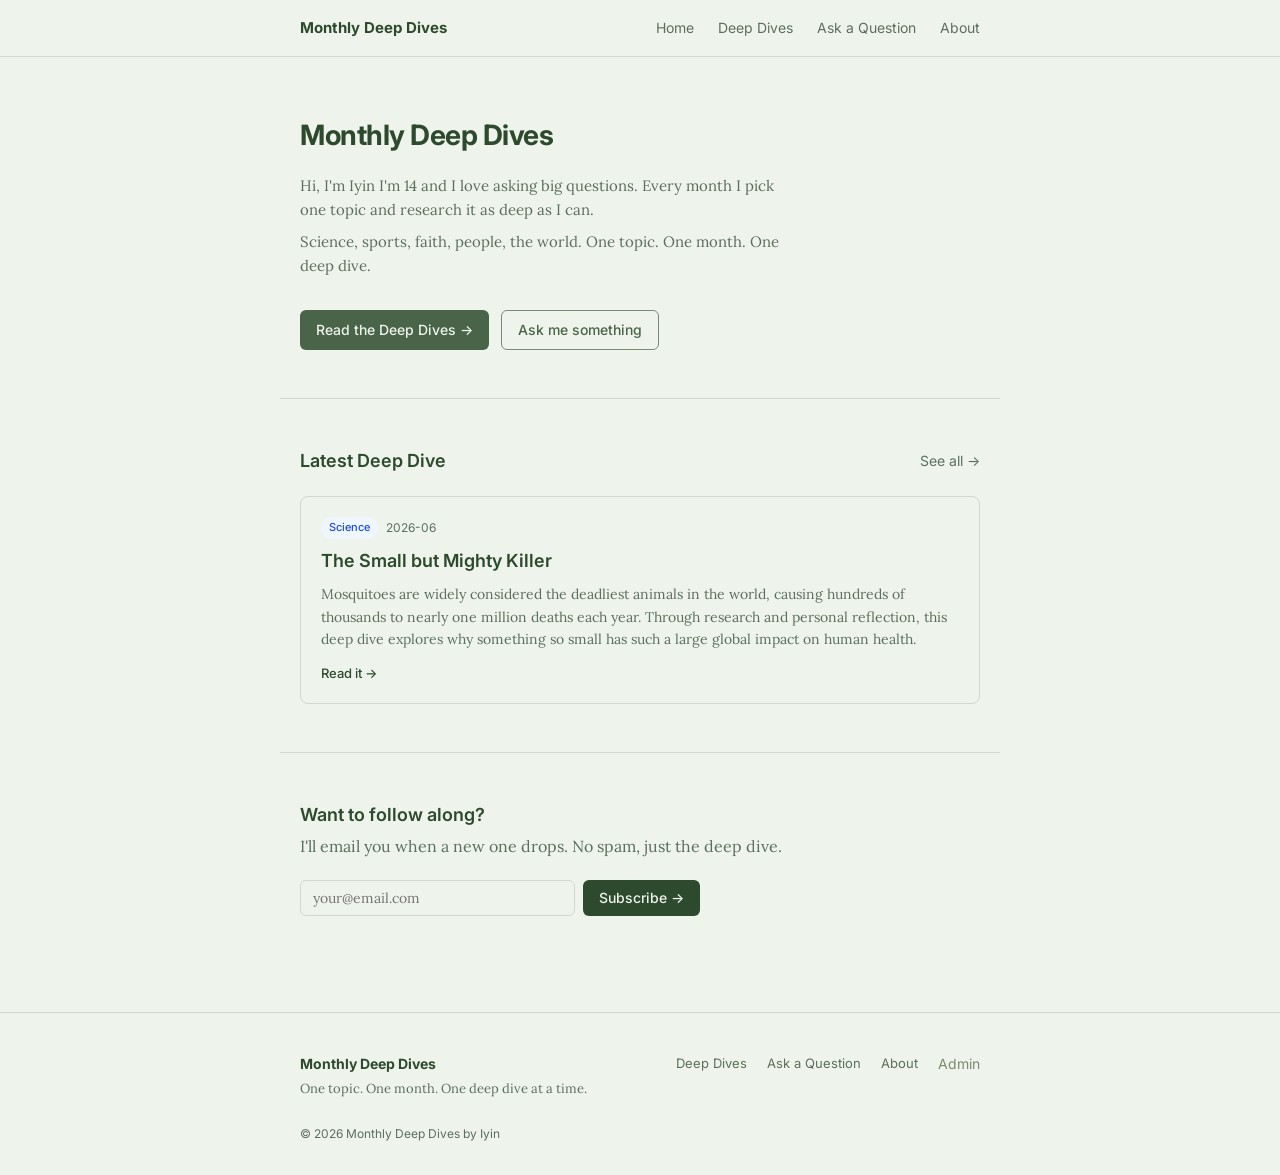
==== index.html @ a1f279a7 "done" ====
<!DOCTYPE html>
<html lang="en">
<head>
  <meta charset="UTF-8" />
  <meta name="viewport" content="width=device-width, initial-scale=1.0" />
  <title>Monthly Deep Dives</title>
  <link rel="stylesheet" href="styles.css" />
  <link href="https://fonts.googleapis.com/css2?family=Inter:wght@400;500;600;700&family=Lora:ital,wght@0,400;0,500;1,400&display=swap" rel="stylesheet" />
</head>
<body>

  <!-- NAV -->
  <nav class="nav">
    <div class="nav-inner">
      <a href="index.html" class="nav-logo">Monthly Deep Dives</a>
      <div class="nav-links">
        <a href="index.html">Home</a>
        <a href="archive.html">Deep Dives</a>
        <a href="ask.html">Ask a Question</a>
        <a href="about.html">About</a>
      </div>
      <button class="menu-btn" onclick="toggleMenu()">☰</button>
    </div>
    <div class="mobile-menu" id="mobileMenu">
      <a href="index.html" onclick="toggleMenu()">Home</a>
      <a href="archive.html" onclick="toggleMenu()">Deep Dives</a>
      <a href="ask.html" onclick="toggleMenu()">Ask a Question</a>
      <a href="about.html" onclick="toggleMenu()">About</a>
    </div>
  </nav>

  <!-- HERO -->
  <section class="hero">
    <h1>Monthly Deep Dives</h1>
    <p>Hi, I'm Iyin  I'm 14 and I love asking big questions. Every month I pick one topic and research it as deep as I can.</p>
    <p>Science, sports, faith, people, the world. One topic. One month. One deep dive.</p>
    <div class="hero-buttons">
      <a href="archive.html" class="btn btn-dark">Read the Deep Dives →</a>
      <a href="ask.html" class="btn btn-outline">Ask me something</a>
    </div>
  </section>

  <div class="divider"></div>

  <!-- LATEST -->
  <section class="section">
    <div class="section-header">
      <h2>Latest Deep Dive</h2>
      <a href="archive.html" class="see-all">See all →</a>
    </div>
    <div class="card" id="latestDive">
      <p class="muted">Loading...</p>
    </div>
  </section>

  <div class="divider"></div>

  <!-- SUBSCRIBE -->
  <section class="section">
    <h2>Want to follow along?</h2>
    <p class="muted">I'll email you when a new one drops. No spam, just the deep dive.</p>
    <form class="subscribe-form" id="subscribeForm" onsubmit="handleSubscribe(event)">
      <input type="email" id="subEmail" placeholder="your@email.com" required />
      <button type="submit">Subscribe →</button>
    </form>
    <p id="subSuccess" class="success-msg" style="display:none">✓ You're in. See you next month.</p>
  </section>

  <!-- FOOTER -->
  <footer class="footer">
    <div class="footer-inner">
      <div>
        <p class="footer-title">Monthly Deep Dives</p>
        <p class="muted small">One topic. One month. One deep dive at a time.</p>
      </div>
      <div class="footer-links">
        <a href="archive.html">Deep Dives</a>
        <a href="ask.html">Ask a Question</a>
        <a href="about.html">About</a>
        <a href="admin.html" style="color: #7a8b72; font-size: 14px;">Admin</a>
      </div>
    </div>
    <p class="footer-copy">© 2026 Monthly Deep Dives by Iyin</p>
  </footer>

  <script src="scrip.js"></script>
</body>
</html>
---- styles.css ----
*, *::before, *::after { box-sizing: border-box; margin: 0; padding: 0; }

:root {
  --bg: #eef4eb;
  --fg: #2e4a2e;
  --muted: #5c6f5c;
  --border: #cfd9cf;
  --secondary: #e6efe3;
  --font-heading: 'Inter', sans-serif;
  --font-body: 'Lora', Georgia, serif;
}

body {
  background: var(--bg);
  color: var(--fg);
  font-family: var(--font-body);
  font-size: 16px;
  line-height: 1.6;
}

a { color: inherit; text-decoration: none; }

/* NAV */
.nav {
  position: sticky;
  top: 0;
  background: var(--bg);
  border-bottom: 1px solid var(--border);
  z-index: 100;
}
.nav-inner {
  max-width: 720px;
  margin: 0 auto;
  padding: 0 20px;
  height: 56px;
  display: flex;
  align-items: center;
  justify-content: space-between;
}
.nav-logo {
  font-family: var(--font-heading);
  font-weight: 700;
  font-size: 15px;
}
.nav-links { display: flex; gap: 24px; }
.nav-links a {
  font-family: var(--font-heading);
  font-size: 14px;
  color: var(--muted);
  transition: color 0.15s;
}
.nav-links a:hover { color: var(--fg); }
.menu-btn {
  display: none;
  background: none;
  border: none;
  font-size: 20px;
  cursor: pointer;
}
.mobile-menu {
  display: none;
  flex-direction: column;
  border-top: 1px solid var(--border);
}
.mobile-menu a {
  padding: 12px 20px;
  font-family: var(--font-heading);
  font-size: 14px;
  border-bottom: 1px solid var(--border);
  color: var(--muted);
}
.mobile-menu.open { display: flex; }

/* HERO */
.hero {
  max-width: 720px;
  margin: 0 auto;
  padding: 56px 20px 48px;
}
.hero h1 {
  font-family: var(--font-heading);
  font-size: 28px;
  font-weight: 700;
  letter-spacing: -0.5px;
  margin-bottom: 16px;
}
.hero p {
  font-size: 15px;
  color: var(--muted);
  max-width: 480px;
  margin-bottom: 8px;
}
.hero-buttons {
  display: flex;
  flex-wrap: wrap;
  gap: 12px;
  margin-top: 32px;
}
.btn {
  display: inline-flex;
  align-items: center;
  gap: 6px;
  padding: 8px 16px;
  border-radius: 6px;
  font-family: var(--font-heading);
  font-size: 14px;
  font-weight: 500;
  cursor: pointer;
  transition: opacity 0.15s;
  text-decoration: none;
}
.btn-dark { background: #496449; color: var(--bg); }
.btn-dark:hover { opacity: 0.9; }
.btn-outline { border: 1px solid #7a8b72; color: #496449; }
.btn-outline:hover { background: #dce7d6; }

/* DIVIDER */
.divider {
  max-width: 720px;
  margin: 0 auto;
  padding: 0 20px;
  border-top: 1px solid var(--border);
}

/* SECTIONS */
.section {
  max-width: 720px;
  margin: 0 auto;
  padding: 48px 20px;
}
.section h2 {
  font-family: var(--font-heading);
  font-size: 18px;
  font-weight: 600;
  margin-bottom: 4px;
}
.section-header {
  display: flex;
  justify-content: space-between;
  align-items: center;
  margin-bottom: 20px;
}
.section-header h2 { margin-bottom: 0; }
.see-all { font-family: var(--font-heading); font-size: 14px; color: var(--muted); }
.see-all:hover { color: var(--fg); }

/* CARD */
.card {
  border: 1px solid var(--border);
  border-radius: 8px;
  padding: 20px;
  transition: border-color 0.15s;
  display: block;
}
.card:hover { border-color: rgba(20,20,20,0.3); }
.card-meta {
  display: flex;
  align-items: center;
  gap: 8px;
  margin-bottom: 8px;
}
.badge {
  font-family: var(--font-heading);
  font-size: 11px;
  font-weight: 500;
  padding: 2px 8px;
  border-radius: 999px;
}
.badge-blue { background: #eff6ff; color: #1d4ed8; }
.badge-green { background: #f0fdf4; color: #15803d; }
.badge-purple { background: #faf5ff; color: #7e22ce; }
.badge-yellow { background: #fefce8; color: #a16207; }
.badge-orange { background: #fff7ed; color: #c2410c; }
.badge-default { background: var(--secondary); color: var(--muted); }
.card-date { font-family: var(--font-heading); font-size: 12px; color: var(--muted); }
.card h3 {
  font-family: var(--font-heading);
  font-size: 18px;
  font-weight: 600;
  margin-bottom: 8px;
}
.card p { font-size: 14px; color: var(--muted); line-height: 1.6; }
.card-arrow {
  font-family: var(--font-heading);
  font-size: 13px;
  font-weight: 500;
  margin-top: 12px;
  display: block;
}

/* SUBSCRIBE */
.subscribe-form {
  display: flex;
  gap: 8px;
  max-width: 400px;
  margin-top: 20px;
}
.subscribe-form input {
  flex: 1;
  border: 1px solid var(--border);
  border-radius: 6px;
  padding: 8px 12px;
  font-size: 14px;
  font-family: var(--font-body);
  background: var(--bg);
  outline: none;
}
.subscribe-form input:focus { box-shadow: 0 0 0 2px rgba(20,20,20,0.15); }
.subscribe-form button {
  background: var(--fg);
  color: var(--bg);
  border: none;
  border-radius: 6px;
  padding: 8px 16px;
  font-size: 14px;
  font-family: var(--font-heading);
  font-weight: 500;
  cursor: pointer;
  white-space: nowrap;
}
.subscribe-form button:hover { opacity: 0.8; }
.success-msg { font-size: 14px; color: var(--muted); margin-top: 12px; }

/* MUTED / HELPERS */
.muted { color: var(--muted); }
.small { font-size: 13px; }

/* FOOTER */
.footer {
  border-top: 1px solid var(--border);
  margin-top: 48px;
}
.footer-inner {
  max-width: 720px;
  margin: 0 auto;
  padding: 40px 20px 24px;
  display: flex;
  justify-content: space-between;
  align-items: flex-start;
  flex-wrap: wrap;
  gap: 24px;
}
.footer-title {
  font-family: var(--font-heading);
  font-weight: 700;
  font-size: 14px;
  margin-bottom: 4px;
}
.footer-links {
  display: flex;
  gap: 20px;
}
.footer-links a {
  font-family: var(--font-heading);
  font-size: 13px;
  color: var(--muted);
}
.footer-links a:hover { color: var(--fg); }
.footer-copy {
  max-width: 720px;
  margin: 0 auto;
  padding: 0 20px 32px;
  font-family: var(--font-heading);
  font-size: 12px;
  color: var(--muted);
}

/* ARCHIVE GRID */
.archive-grid {
  display: grid;
  grid-template-columns: 1fr;
  gap: 20px;
  margin-top: 24px;
}
@media (min-width: 768px) {
  .archive-grid {
    grid-template-columns: repeat(2, 1fr);
  }
}

/* RESPONSIVE */
@media (max-width: 600px) {
  .nav-links { display: none; }
  .menu-btn { display: block; }
  .hero h1 { font-size: 24px; }
  .footer-inner { flex-direction: column; }
}
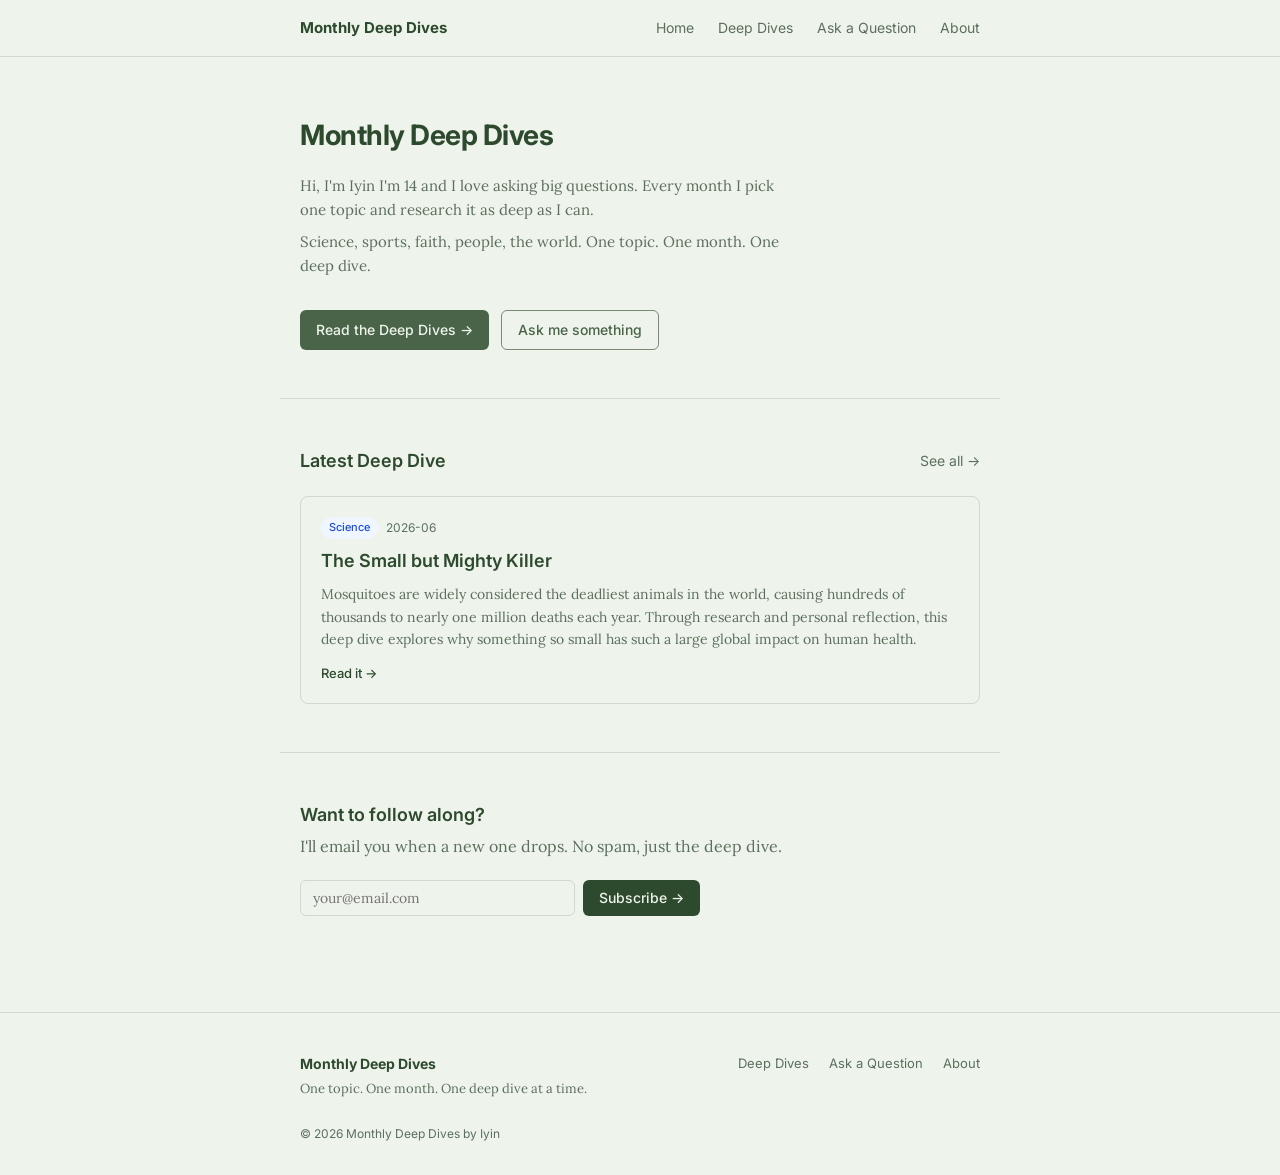
==== commit d6e63405: "admin" ====
--- a/index.html
+++ b/index.html
@@ -78,7 +78,6 @@
         <a href="archive.html">Deep Dives</a>
         <a href="ask.html">Ask a Question</a>
         <a href="about.html">About</a>
-        <a href="admin.html" style="color: #7a8b72; font-size: 14px;">Admin</a>
       </div>
     </div>
     <p class="footer-copy">© 2026 Monthly Deep Dives by Iyin</p>
